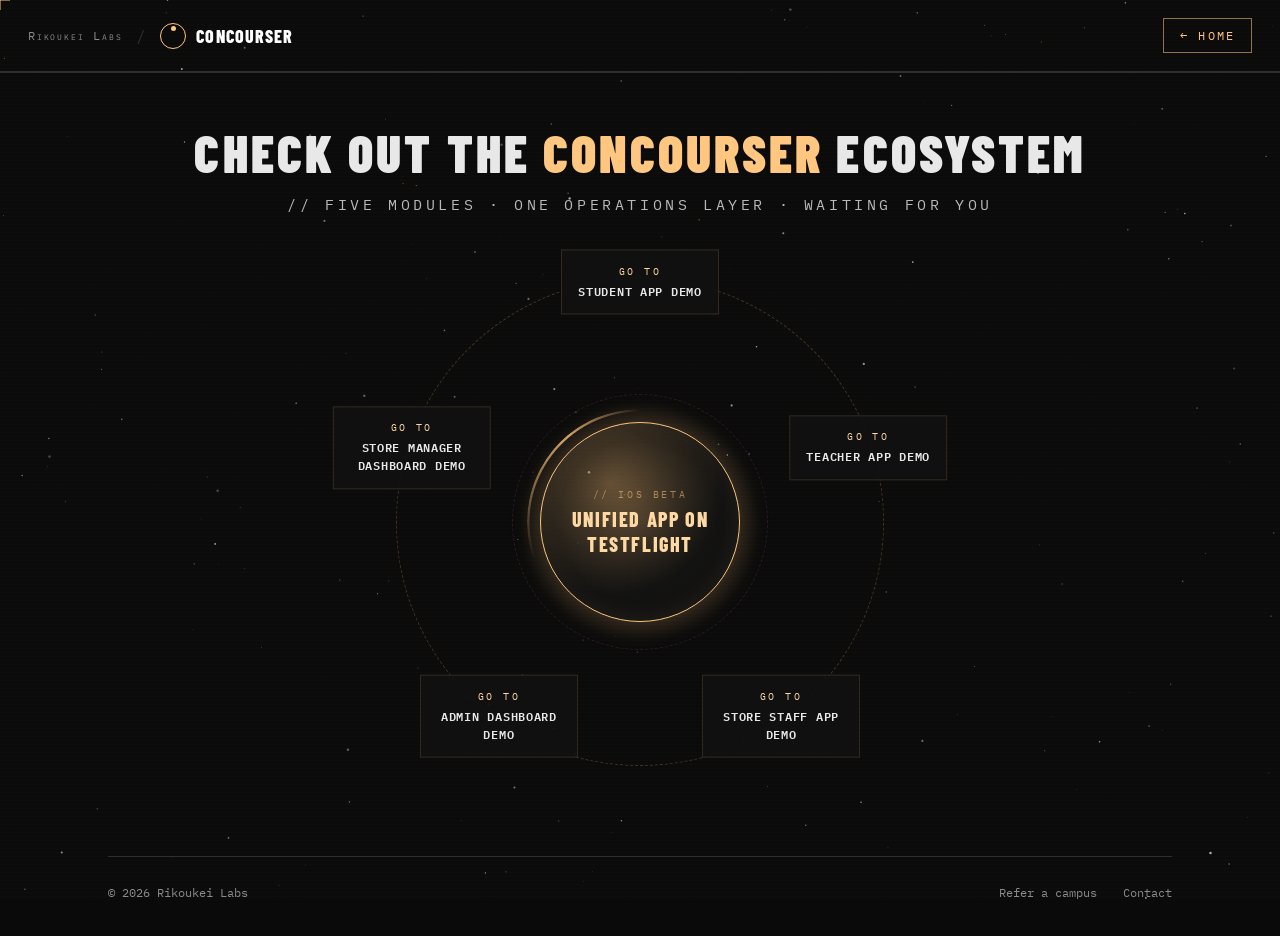
==== apps/index.html @ 0dc14bae "Move inline CSS, JS and the reusable SVGs out of the HTML into assets/ Each inline <style> and <scri" ====
<!DOCTYPE html>
<html lang="en">
<head>
<meta charset="UTF-8">
<meta name="viewport" content="width=device-width, initial-scale=1.0">
<meta name="description" content="The Concourser ecosystem: live demos of the student, teacher, and store staff apps, the admin and store manager dashboards, and the unified iOS beta.">
<title>Concourser | Ecosystem</title>
<link rel="icon" href="data:image/svg+xml,%3Csvg%20xmlns='http://www.w3.org/2000/svg'%20viewBox='0%200%2032%2032'%3E%3Crect%20width='32'%20height='32'%20fill='%230a0a0a'/%3E%3Ccircle%20cx='16'%20cy='16'%20r='10'%20fill='none'%20stroke='%23ffc67e'%20stroke-width='2'/%3E%3Ccircle%20cx='16'%20cy='8'%20r='2.5'%20fill='%23ffc67e'/%3E%3C/svg%3E">
<meta property="og:type" content="website">
<meta property="og:url" content="https://www.cncrsr.com/apps/">
<meta property="og:title" content="Concourser | Ecosystem">
<meta property="og:description" content="The Concourser ecosystem: live demos of the student, teacher, and store staff apps, the admin and store manager dashboards, and the unified iOS beta.">
<meta name="twitter:card" content="summary">
<meta name="twitter:title" content="Concourser | Ecosystem">
<meta name="twitter:description" content="Live demos of the Concourser apps, dashboards, and the unified iOS beta.">

<link rel="preconnect" href="https://fonts.googleapis.com">
<link rel="preconnect" href="https://fonts.gstatic.com" crossorigin>
<link href="https://fonts.googleapis.com/css2?family=Barlow+Condensed:wght@700;800;900&family=IBM+Plex+Mono:wght@400;500;600;700&display=swap" rel="stylesheet">
<link rel="stylesheet" href="../assets/css/apps.css">
</head>
<body>
<div id="warp-in" aria-hidden="true">
  <span class="warc r3"></span>
  <span class="warc r2"></span>
  <span class="warc r1"></span>
  <span class="wdot"></span>
  <span class="winlabel">// DOCKING : ECOSYSTEM</span>
</div>
<!-- Grain overlay via inline SVG filter (matches home page) -->
<svg class="grain" aria-hidden="true">
  <filter id="grain-filter">
    <feTurbulence type="fractalNoise" baseFrequency="0.65" numOctaves="3" stitchTiles="stitch"/>
    <feColorMatrix type="saturate" values="0"/>
  </filter>
  <rect width="100%" height="100%" filter="url(#grain-filter)"/>
</svg>

<!-- Custom cursor -->
<div class="cursor-reticle" aria-hidden="true"></div>
<div class="cursor-ring" aria-hidden="true"></div>

<canvas id="starfield" aria-hidden="true"></canvas>
<div class="scan-layer" aria-hidden="true"></div>

<header class="topbar">
  <div class="nav-left">
    <a class="home-link" href="https://www.rikoukeilabs.com/">Rikoukei Labs</a>
    <span class="crumb-sep">/</span>
    <a class="brand" href="https://www.cncrsr.com/"><span class="mark"></span><span class="brand-name">Concourser</span></a>
  </div>
  <a class="home-btn" href="https://www.cncrsr.com/">&larr; Home</a>
</header>

<section class="head">
  <h1 class="reveal">Check out the <em>Concourser</em> ecosystem</h1>
  <p class="reveal" style="--d:.1s">// five modules &middot; one operations layer &middot; waiting for you</p>
</section>

<div class="space reveal" style="--d:.2s">
  <div class="ring" aria-hidden="true"></div>
  <div class="ring inner" aria-hidden="true"></div>

  <div class="center">
    <a class="core-btn" href="https://testflight.apple.com/join/bTTtYDPW" target="_blank" rel="noopener noreferrer" data-desc="Unified app on TestFlight: the native iOS beta that carries all three roles, student, teaching assistant and counter staff, in a single build.">
      <span class="tag">// iOS beta</span>
      <span class="label">Unified app on TestFlight</span>
    </a>
  </div>

  <nav class="orbit" aria-label="Concourser demos">
    <div class="sat" style="--a: 0deg;"><div class="sat-inner">
      <a href="https://kaustacademy.rikoukeilabs.com/student/" target="_blank" rel="noopener noreferrer" data-desc="Student app: students display a short-lived rotating QR code to check in for attendance and to draw against their meal allowance.">
        <span class="go">go to</span><span class="name">Student app demo</span>
      </a>
    </div></div>
    <div class="sat" style="--a: 72deg;"><div class="sat-inner">
      <a href="https://kaustacademy.rikoukeilabs.com/teacher/" target="_blank" rel="noopener noreferrer" data-desc="Teacher app: teaching assistants open an attendance session for a class and scan student QR codes to mark them present.">
        <span class="go">go to</span><span class="name">Teacher app demo</span>
      </a>
    </div></div>
    <div class="sat" style="--a: 144deg;"><div class="sat-inner">
      <a href="https://kaustacademy.rikoukeilabs.com/diner-pos/" target="_blank" rel="noopener noreferrer" data-desc="Store staff app: counter staff scan a student code and charge the meal against that student's allowance at the point of sale.">
        <span class="go">go to</span><span class="name">Store staff app demo</span>
      </a>
    </div></div>
    <div class="sat" style="--a: 216deg;"><div class="sat-inner">
      <a href="https://kaust.rikoukeilabs.com/admin/" target="_blank" rel="noopener noreferrer" data-desc="Admin dashboard: administrators manage users, programs and allowances, then reconcile spending per cost center and export transaction and audit reports.">
        <span class="go">go to</span><span class="name">Admin dashboard demo</span>
      </a>
    </div></div>
    <div class="sat" style="--a: 288deg;"><div class="sat-inner">
      <a href="https://kaust.rikoukeilabs.com/diner/" target="_blank" rel="noopener noreferrer" data-desc="Store manager dashboard: storefront managers follow sales, daily meal volumes and end-of-day totals for their own outlet.">
        <span class="go">go to</span><span class="name">Store manager dashboard demo</span>
      </a>
    </div></div>
  </nav>
</div>

<div id="leave-modal" role="dialog" aria-modal="true" aria-labelledby="lm-title-txt">
  <div class="lm-card">
    <button class="lm-close" aria-label="Close">&times;</button>
    <p class="lm-title" id="lm-title-txt">// DEPARTURE CHECK</p>
    <p class="lm-desc" id="lm-desc-txt"></p>
    <p class="lm-text">Are you sure that you want to leave the concourser website to preview a demo instance?</p>
    <div class="lm-actions">
      <button class="lm-yes" type="button">Yes</button>
      <button class="lm-no" type="button">No</button>
    </div>
  </div>
</div>
<footer class="foot-wrap">
  <div class="foot-links">
    <span>&copy; 2026 Rikoukei Labs</span>
    <span class="links">
      <a href="#" id="ref-open">Refer a campus</a>
      <a href="mailto:contact@rikoukeilabs.com">Contact</a>
    </span>
  </div>
</footer>

<div id="contact-modal" role="dialog" aria-modal="true" aria-labelledby="cm-title-txt">
  <div class="cm-card">
    <button class="cm-close" aria-label="Close">&times;</button>
    <p class="cm-title" id="cm-title-txt">// CONTACT</p>
    <p class="cm-desc">You can either drop us a message with your questions and our team will quickly get back to you with answers, or ask for an online meeting to talk face-to-face.</p>
    <div class="cm-row"><span class="cm-label">Email</span>
      <span class="cm-val"><span class="cm-email">contact@rikoukeilabs.com</span><button class="cm-copy" type="button">COPY</button></span>
    </div>
    <div class="cm-row"><span class="cm-label">WhatsApp</span>
      <span class="cm-val"><a class="cm-link" href="https://wa.me/918787066090" target="_blank" rel="noopener noreferrer">Message the Concourser team now</a></span>
    </div>
    <div class="cm-row"><span class="cm-label">Email app</span>
      <span class="cm-val"><a class="cm-link" id="cm-mailto" href="mailto:contact@rikoukeilabs.com">Open a pre-filled draft</a></span>
    </div>
  </div>
</div>

<div id="referral-modal" role="dialog" aria-modal="true" aria-labelledby="rm-title-txt">
  <div class="cm-card">
    <button class="cm-close" aria-label="Close">&times;</button>
    <p class="cm-title" id="rm-title-txt">// REFER A CAMPUS</p>
    <p class="cm-desc">Know a campus that needs Concourser? Introduce us. If your introduction becomes a paying customer, you earn a commission on the deal. Consultants, suppliers, alumni and anyone who simply knows the right people are all welcome. Send us a few lines about yourself and the campus you have in mind, and we will reply with the terms.</p>
    <div class="cm-row"><span class="cm-label">Email</span>
      <span class="cm-val"><span class="cm-email">contact@rikoukeilabs.com</span><button class="cm-copy" type="button">COPY</button></span>
    </div>
    <div class="cm-row"><span class="cm-label">WhatsApp</span>
      <span class="cm-val"><a class="cm-link" href="https://wa.me/918787066090?text=Hello%20Rikoukei%20Labs%2C%20I%20am%20interested%20in%20the%20Concourser%20referral%20program%20and%20I%20have%20a%20campus%20in%20mind%20to%20introduce." target="_blank" rel="noopener noreferrer">Message the Concourser team now</a></span>
    </div>
    <div class="cm-row"><span class="cm-label">Email app</span>
      <span class="cm-val"><a class="cm-link" id="rm-mailto" href="mailto:contact@rikoukeilabs.com?subject=Concourser%20referral%20program&amp;body=Hello%20Rikoukei%20Labs%20team%2C%0D%0A%0D%0AI%20would%20like%20to%20introduce%20Concourser%20to%20a%20campus%20and%20take%20part%20in%20your%20referral%20program.%0D%0A%0D%0AAbout%20me%0D%0AName%3A%0D%0AWhere%20I%20am%20based%3A%0D%0AWhat%20I%20do%3A%0D%0A%0D%0AThe%20campus%20I%20have%20in%20mind%0D%0AInstitution%3A%0D%0AWhere%20it%20is%3A%0D%0ARoughly%20how%20many%20students%3A%0D%0A%0D%0APlease%20send%20me%20the%20referral%20terms%20and%20the%20commission%20details.%0D%0A%0D%0AThank%20you.">Open a pre-filled draft</a></span>
    </div>
  </div>
</div>
<script src="../assets/js/apps.js"></script>
<script src="../assets/js/apps-2.js"></script>
<script src="../assets/js/apps-3.js"></script>
<script src="../assets/js/apps-4.js"></script>
<script src="../assets/js/apps-5.js"></script>
</body>
</html>
---- assets/css/apps.css ----
:root {
    --bg: #0a0a0a;
    --bg-raised: #111111;
    --line: rgba(255, 198, 126, 0.14);
    --line-soft: #2e2e2e;
    --gold: #ffc67e;
    --gold-bright: #ffd9a3;
    --gold-dim: rgba(255, 198, 126, 0.55);
    --accent2: #be5cd8;
    --text: #e8e8e8;
    --text-dim: #b8b8b8;
    --text-faint: #8a8a8a;
    --font-display: "Barlow Condensed", "Arial Narrow", sans-serif;
    --font-mono: "IBM Plex Mono", ui-monospace, "SF Mono", Menlo, monospace;
  }
  * { margin: 0; padding: 0; box-sizing: border-box; }
  body {
    background: var(--bg);
    color: var(--text);
    font-family: var(--font-mono);
    min-height: 100vh;
    overflow-x: hidden;
    -webkit-font-smoothing: antialiased;
  }

  ::selection { background: rgba(255, 198, 126, 0.25); color: #fff; }

  /* ---------- starfield (same canvas engine as the home page) ---------- */
  #starfield {
    position: fixed;
    inset: 0;
    z-index: 0;
    pointer-events: none;
  }

  /* ---------- Rikoukei texture layers (match home page) ---------- */
  .grain {
    position: fixed;
    inset: 0;
    width: 100%;
    height: 100%;
    pointer-events: none;
    z-index: 9000;
    opacity: 0.06;
    mix-blend-mode: overlay;
  }
  .scan-layer {
    position: fixed;
    inset: 0;
    pointer-events: none;
    z-index: 0;
    background: repeating-linear-gradient(
      0deg,
      transparent,
      transparent 3px,
      rgba(255, 198, 126, 0.015) 3px,
      rgba(255, 198, 126, 0.015) 4px
    );
  }

  /* ---------- Scroll/load reveal (same as home page) ---------- */
  .reveal {
    opacity: 0;
    transform: translateY(26px);
    transition: opacity 0.7s cubic-bezier(0.22, 1, 0.36, 1), transform 0.7s cubic-bezier(0.22, 1, 0.36, 1);
    transition-delay: var(--d, 0s);
  }
  .reveal.visible { opacity: 1; transform: none; }
  @media (prefers-reduced-motion: reduce) {
    .reveal { opacity: 1; transform: none; transition: none; }
  }

  /* ---------- Custom cursor (same as home page, desktop only) ---------- */
  @media (pointer: fine) {
    body.cursor-custom, body.cursor-custom a, body.cursor-custom button { cursor: none; }
    .cursor-reticle {
      position: fixed;
      top: 0; left: 0;
      width: 24px; height: 24px;
      pointer-events: none;
      z-index: 10000;
      transform: translate(-50%, -50%);
      will-change: transform;
    }
    .cursor-reticle::before,
    .cursor-reticle::after {
      content: "";
      position: absolute;
      background: var(--gold);
    }
    .cursor-reticle::before { top: 50%; left: 2px; right: 2px; height: 1px; transform: translateY(-50%); }
    .cursor-reticle::after { left: 50%; top: 2px; bottom: 2px; width: 1px; transform: translateX(-50%); }
    .cursor-ring {
      position: fixed;
      top: 0; left: 0;
      width: 24px; height: 24px;
      border: 1.5px solid var(--gold);
      pointer-events: none;
      z-index: 10000;
      transform: translate(-50%, -50%);
      opacity: 0.6;
      will-change: transform;
    }
  }
  @media (pointer: coarse) {
    .cursor-reticle, .cursor-ring { display: none; }
  }

  /* ---------- top bar ---------- */
  .topbar {
    position: relative; z-index: 5;
    display: flex; align-items: center; justify-content: space-between;
    padding: 18px 28px;
    border-bottom: 2px solid var(--line-soft);
  }
  .topbar .nav-left {
    display: flex; align-items: center; gap: 14px; min-width: 0;
  }
  .topbar .home-link {
    font-family: var(--font-mono);
    font-size: 12px;
    letter-spacing: 0.15em;
    font-variant: small-caps;
    text-decoration: none;
    color: var(--text-faint);
    white-space: nowrap;
    transition: color 0.2s;
  }
  .topbar .home-link:hover { color: var(--accent2); }
  .topbar .crumb-sep { color: var(--line-soft); font-family: var(--font-mono); }
  .topbar .brand {
    display: flex; align-items: center; gap: 10px;
    font-family: var(--font-display);
    font-weight: 800; font-size: 18px; letter-spacing: .06em;
    color: #ffffff; text-transform: uppercase; text-decoration: none;
  }
  .topbar .brand .mark {
    width: 26px; height: 26px;
    border: 1.5px solid var(--gold);
    border-radius: 50%;
    position: relative;
    flex-shrink: 0;
  }
  .topbar .brand .mark::after {
    content: "";
    position: absolute;
    top: 2px; left: 50%;
    width: 5px; height: 5px;
    margin-left: -2.5px;
    background: var(--gold);
    border-radius: 50%;
  }
  .home-btn {
    font-family: var(--font-mono); font-size: 12px; letter-spacing: .18em;
    text-transform: uppercase; text-decoration: none;
    color: var(--gold); border: 1px solid var(--gold-dim);
    padding: 9px 16px; transition: background .2s, color .2s;
  }
  .home-btn:hover { background: var(--gold); color: #0a0a0a; }
  @media (max-width: 520px) {
    .topbar { padding: 14px 16px; }
    .topbar .nav-left { gap: 10px; }
    .topbar .brand { font-size: 15px; }
    .topbar .brand .brand-name { display: none; }
    .topbar .home-link { font-size: 11px; letter-spacing: .1em; }
    .home-btn { font-size: 11px; padding: 8px 12px; }
  }

  /* ---------- heading ---------- */
  .head { position: relative; z-index: 5; text-align: center; margin: 48px 16px 8px; }
  .head h1 {
    font-family: var(--font-display); font-weight: 900;
    font-size: clamp(28px, 4.6vw, 52px);
    letter-spacing: .06em; text-transform: uppercase;
    color: var(--text);
  }
  .head h1 em { color: var(--gold); font-style: normal; }
  .head p {
    margin-top: 12px; font-size: 15px; letter-spacing: .24em;
    text-transform: uppercase; color: var(--text-dim);
  }

  /* ---------- orbit ---------- */
  .space {
    position: relative; z-index: 5;
    width: min(80vw, 580px); height: min(80vw, 580px);
    margin: 18px auto 44px;
  }
  .ring {
    position: absolute; inset: 8%; border-radius: 50%;
    border: 1px dashed rgba(255,198,126,.22);
  }
  .ring.inner { inset: 28%; border-color: rgba(190,92,216,.18); }

  .center {
    position: absolute; top: 50%; left: 50%;
    transform: translate(-50%, -50%);
    z-index: 6;
  }
  .core-btn {
    display: flex; flex-direction: column; align-items: center; justify-content: center;
    gap: 6px; text-align: center; text-decoration: none;
    width: clamp(150px, 24vw, 200px); height: clamp(150px, 24vw, 200px);
    border-radius: 50%;
    background: radial-gradient(circle at 35% 30%, rgba(255,198,126,.22), rgba(17,17,17,.95) 60%);
    border: 1px solid var(--gold);
    box-shadow: 0 0 30px rgba(255,198,126,.22), inset 0 0 24px rgba(255,198,126,.08);
    padding: 14px;
    transition: transform 0.3s cubic-bezier(0.22, 1, 0.36, 1), box-shadow 0.3s, border-color 0.3s;
  }
  /* Pulse lives on a glow layer animating opacity (composited),
     not on box-shadow (repaints a large blur every frame). */
  .core-btn::before {
    content: ""; position: absolute; inset: -28px; border-radius: 50%;
    background: radial-gradient(circle, rgba(255,198,126,.3), transparent 68%);
    z-index: -1;
    pointer-events: none;
    animation: glow-pulse 3.2s ease-in-out infinite;
  }
  .core-btn .tag { font-size: 10px; letter-spacing: .26em; color: var(--gold-dim); text-transform: uppercase; }
  .core-btn .label {
    font-family: var(--font-display); font-weight: 800;
    font-size: clamp(15px, 2.4vw, 20px); letter-spacing: .08em;
    text-transform: uppercase; color: var(--gold-bright); line-height: 1.25;
  }
  .core-btn:hover {
    transform: scale(1.04);
    border-color: var(--gold-bright);
    box-shadow: 0 0 54px rgba(255,198,126,.45), inset 0 0 30px rgba(255,198,126,.14);
  }
  @keyframes glow-pulse {
    0%, 100% { opacity: 0.35; }
    50%      { opacity: 0.85; }
  }

  .orbit {
    position: absolute; inset: 0;
    animation: spin 60s linear infinite;
  }
  .space:hover .orbit, .space:hover .sat-inner { animation-play-state: paused; }
  @keyframes spin { to { transform: rotate(360deg); } }
  .sat {
    position: absolute; top: 50%; left: 50%;
    width: 0; height: 0;
    transform: rotate(var(--a)) translateY(calc(min(36vw, 240px) * -1));
  }
  .sat-inner {
    width: 0; height: 0;
    transform: rotate(calc(var(--a) * -1));
    animation: unspin 60s linear infinite;
  }
  @keyframes unspin { to { transform: rotate(calc(var(--a) * -1 - 360deg)); } }
  .sat a {
    display: flex; flex-direction: column; align-items: center; gap: 4px;
    text-decoration: none; text-align: center;
    position: absolute; left: 0; top: 0;
    transform: translate(-50%, -50%);
    width: clamp(120px, 18vw, 158px); padding: 14px 10px;
    background: rgba(17,17,17,.92);
    border: 1px solid var(--line);
    transition: border-color .2s, box-shadow .2s;
  }
  .sat a:hover {
    border-color: var(--gold);
    box-shadow: 0 0 24px rgba(255,198,126,.25);
  }
  .sat .go { font-size: 10px; letter-spacing: .24em; color: var(--gold-bright); text-transform: uppercase; }
  .sat .name {
    font-family: var(--font-mono); font-weight: 600; font-size: 12px;
    letter-spacing: .06em; color: var(--text); text-transform: uppercase; line-height: 1.5;
  }

  .core-btn { position: relative; }
  .core-btn::after {
    content: ""; position: absolute; inset: -14px; border-radius: 50%;
    background: conic-gradient(from 0deg, transparent 0deg 250deg, rgba(255,198,126,.8) 320deg, transparent 360deg);
    -webkit-mask: radial-gradient(farthest-side, transparent calc(100% - 3px), #000 calc(100% - 2px));
    mask: radial-gradient(farthest-side, transparent calc(100% - 3px), #000 calc(100% - 2px));
    animation: halo-spin 7s linear infinite;
    pointer-events: none;
  }
  @keyframes halo-spin { to { transform: rotate(360deg); } }

  /* ---------- mobile: stacked list ---------- */
  @media (max-width: 620px) {
    .space { width: auto; height: auto; margin: 34px 18px 50px; }
    .ring { display: none; }
    .center { position: static; transform: none; display: flex; justify-content: center; margin-bottom: 22px; }
    .orbit { position: static; animation: none; display: grid; gap: 12px; }
    .sat { position: static; transform: none; width: auto; height: auto; }
    .sat-inner { transform: none; animation: none; width: auto; height: auto; }
    .sat a { position: static; transform: none; width: 100%; flex-direction: row; justify-content: space-between; padding: 15px 16px; }
  }
  @media (prefers-reduced-motion: reduce) {
    .orbit, .sat-inner, .core-btn, .core-btn::after, .core-btn::before { animation: none !important; }
  }

  /* ---------- Mobile performance (match home page) ----------
     Drop the GPU-heavy layers on small screens: blend-mode grain
     and scanlines. The starfield is drawn once, with no drift loop. */
  @media (max-width: 768px) {
    .grain, .scan-layer { display: none; }
    .reveal {
      transform: translateY(14px);
      transition-duration: 0.45s;
    }
  }

  /* ---------- footer ---------- */
  .foot-wrap { position: relative; z-index: 5; max-width: 1120px; margin: 0 auto; padding: 0 28px 36px; }
  .foot-links {
    margin-top: 10px;
    padding-top: 28px;
    border-top: 1px solid var(--line-soft);
    display: flex;
    justify-content: space-between;
    align-items: center;
    flex-wrap: wrap;
    gap: 16px;
    font-family: var(--font-mono);
    font-size: 12px;
    color: var(--text-faint);
  }
  .foot-links .links { display: flex; gap: 18px 26px; flex-wrap: wrap; justify-content: center; }
  @media (max-width: 640px) {
    .foot-links { justify-content: center; text-align: center; }
  }
  .foot-links a { color: var(--text-faint); text-decoration: none; transition: color 0.2s; }
  .foot-links a:hover { color: var(--gold); }

  /* ---------- warp-out (same effect as home page) ---------- */
  .warp-out { position: fixed; inset: 0; z-index: 10000; pointer-events: none; }
  .warp-out .wfill {
    position: absolute; inset: 0; background: #0a0a0a;
    clip-path: circle(0px at var(--cx) var(--cy));
    animation: warp-fill 0.6s cubic-bezier(0.4, 0, 0.2, 1) forwards 0.1s;
  }
  .warp-out .wring {
    position: absolute; left: var(--cx); top: var(--cy);
    width: 16px; height: 16px; margin: -8px 0 0 -8px;
    border: 2px solid #ffc67e; border-radius: 50%; opacity: 0;
    animation: warp-out-ring 0.75s cubic-bezier(0.22, 1, 0.36, 1) forwards;
  }
  .warp-out .wring:nth-child(3) { animation-delay: 0.09s; border-width: 1px; }
  .warp-out .wring:nth-child(4) { animation-delay: 0.18s; border-width: 1px; border-color: #be5cd8; }
  .warp-out .wlabel {
    position: absolute; left: 50%; top: 50%; transform: translate(-50%, -50%);
    font-family: var(--font-mono); font-size: 12px; letter-spacing: 0.3em;
    color: #ffc67e; opacity: 0;
    animation: warp-out-label 0.35s ease forwards 0.4s;
  }
  @keyframes warp-fill { to { clip-path: circle(150% at var(--cx) var(--cy)); } }
  @keyframes warp-out-ring { 0% { transform: scale(1); opacity: 1; } 100% { transform: scale(70); opacity: 0; } }
  @keyframes warp-out-label { to { opacity: 1; } }

  /* ---------- leave-confirmation modal ---------- */
  #leave-modal{position:fixed;inset:0;z-index:9600;display:none;align-items:center;justify-content:center;background:rgba(5,6,10,0.72);backdrop-filter:blur(3px)}
  #leave-modal.open{display:flex}
  #leave-modal .lm-card{background:var(--bg-raised);border:1px solid var(--line);max-width:440px;width:calc(100% - 48px);padding:28px 26px;position:relative}
  #leave-modal .lm-title{font-family:var(--font-mono);font-size:13px;letter-spacing:.3em;color:var(--gold);margin:0 0 14px;text-transform:uppercase}
  #leave-modal .lm-desc{font-family:var(--font-mono);font-size:12.5px;color:var(--text-faint);line-height:1.7;margin:0 0 14px;padding-bottom:14px;border-bottom:1px solid var(--line)}
  #leave-modal .lm-desc:empty{display:none}
  #leave-modal .lm-text{font-family:var(--font-mono);font-size:13px;color:var(--text-dim);line-height:1.7}
  #leave-modal .lm-actions{display:flex;gap:12px;margin-top:22px}
  #leave-modal .lm-actions button{font-family:var(--font-mono);font-size:12px;letter-spacing:.18em;text-transform:uppercase;padding:10px 26px;cursor:pointer;transition:background .2s,color .2s}
  #leave-modal .lm-yes{background:var(--gold);color:#0a0a0a;border:1px solid var(--gold)}
  #leave-modal .lm-yes:hover{background:var(--gold-bright)}
  #leave-modal .lm-no{background:none;color:var(--gold);border:1px solid var(--gold-dim)}
  #leave-modal .lm-no:hover{background:rgba(255,198,126,.12)}
  #leave-modal .lm-close{position:absolute;top:10px;right:14px;background:none;border:none;color:var(--text-dim);font-size:20px;cursor:pointer;line-height:1}

  /* ---------- warp-in arrival (same as home page) ---------- */
  #warp-in {
    position: fixed; inset: 0; z-index: 9500;
    background: var(--bg);
    display: flex; align-items: center; justify-content: center;
    transition: opacity 0.5s ease;
  }
  #warp-in.done { opacity: 0; pointer-events: none; }
  #warp-in .warc { position: absolute; border: 2px solid var(--gold); border-radius: 50%; opacity: 0; }
  #warp-in .warc.r1 { width: 26vmin; height: 26vmin; }
  #warp-in .warc.r2 { width: 46vmin; height: 46vmin; border-color: var(--accent2); border-width: 1px; }
  #warp-in .warc.r3 { width: 68vmin; height: 68vmin; border-width: 1px; }
  #warp-in .wdot { position: absolute; width: 10px; height: 10px; background: var(--gold); border-radius: 50%; opacity: 0; }
  #warp-in .winlabel {
    position: absolute; margin-top: 42vmin;
    font-family: var(--font-mono); font-size: 12px; letter-spacing: 0.3em;
    color: var(--gold-dim); opacity: 0;
  }
  #warp-in.play .warc { animation: warp-ring 1.05s cubic-bezier(0.22, 1, 0.36, 1) forwards; }
  #warp-in.play .warc.r2 { animation-delay: 0.1s; }
  #warp-in.play .warc.r3 { animation-delay: 0.2s; }
  #warp-in.play .wdot { animation: warp-dot 0.9s ease forwards 0.15s; }
  #warp-in.play .winlabel { animation: warp-label 0.8s ease forwards 0.25s; }
  @keyframes warp-ring {
    0% { transform: scale(2.8); opacity: 0; }
    30% { opacity: 0.9; }
    100% { transform: scale(1); opacity: 0.15; }
  }
  @keyframes warp-dot {
    0% { transform: scale(0); opacity: 0; }
    40% { transform: scale(1.6); opacity: 1; }
    100% { transform: scale(1); opacity: 0.6; }
  }
  @keyframes warp-label {
    0% { opacity: 0; transform: translateY(8px); }
    100% { opacity: 1; transform: translateY(0); }
  }

  /* ---------- contact modal (same as home page) ---------- */
  #contact-modal{position:fixed;inset:0;z-index:9600;display:none;align-items:center;justify-content:center;background:rgba(5,6,10,0.72);backdrop-filter:blur(3px)}
  #contact-modal.open{display:flex}
  #contact-modal .cm-card{background:var(--bg-raised);border:1px solid var(--line);max-width:420px;width:calc(100% - 48px);padding:28px 26px;position:relative}
  #contact-modal .cm-title{font-family:var(--font-mono);font-size:13px;letter-spacing:.3em;color:var(--gold);margin:0 0 14px}
  #contact-modal .cm-desc{font-family:var(--font-mono);font-size:12.5px;color:var(--text-dim);line-height:1.75;margin:0 0 18px;padding-bottom:16px;border-bottom:1px solid var(--line)}
  #contact-modal .cm-row{margin:14px 0}
  #contact-modal .cm-label{font-family:var(--font-mono);font-size:11px;letter-spacing:.18em;color:var(--text-dim);display:block;margin-bottom:6px;text-transform:uppercase}
  #contact-modal .cm-val{display:flex;gap:10px;align-items:center;flex-wrap:wrap}
  #contact-modal .cm-email{font-family:var(--font-mono);font-size:14px;color:var(--text);user-select:all;word-break:break-all}
  #contact-modal button.cm-copy{font-family:var(--font-mono);font-size:11px;letter-spacing:.12em;color:var(--gold);background:none;border:1px solid var(--gold-dim);padding:5px 10px;cursor:pointer}
  #contact-modal a.cm-link{font-family:var(--font-mono);font-size:13px;color:var(--gold);text-decoration:underline;text-underline-offset:3px}
  #contact-modal .cm-close{position:absolute;top:10px;right:14px;background:none;border:none;color:var(--text-dim);font-size:20px;cursor:pointer;line-height:1}

  /* ---------- referral modal ---------- */
  #referral-modal{position:fixed;inset:0;z-index:9600;display:none;align-items:center;justify-content:center;background:rgba(5,6,10,0.72);backdrop-filter:blur(3px)}
  #referral-modal.open{display:flex}
  #referral-modal .cm-card{background:var(--bg-raised);border:1px solid var(--line);max-width:470px;width:calc(100% - 48px);padding:28px 26px;position:relative;max-height:calc(100vh - 48px);overflow-y:auto}
  #referral-modal .cm-title{font-family:var(--font-mono);font-size:13px;letter-spacing:.3em;color:var(--gold);margin:0 0 14px}
  #referral-modal .cm-desc{font-family:var(--font-mono);font-size:12.5px;color:var(--text-dim);line-height:1.75;margin:0 0 18px;padding-bottom:16px;border-bottom:1px solid var(--line)}
  #referral-modal .cm-row{margin:14px 0}
  #referral-modal .cm-label{font-family:var(--font-mono);font-size:11px;letter-spacing:.18em;color:var(--text-dim);display:block;margin-bottom:6px;text-transform:uppercase}
  #referral-modal .cm-val{display:flex;gap:10px;align-items:center;flex-wrap:wrap}
  #referral-modal .cm-email{font-family:var(--font-mono);font-size:14px;color:var(--text);user-select:all;word-break:break-all}
  #referral-modal button.cm-copy{font-family:var(--font-mono);font-size:11px;letter-spacing:.12em;color:var(--gold);background:none;border:1px solid var(--gold-dim);padding:5px 10px;cursor:pointer}
  #referral-modal a.cm-link{font-family:var(--font-mono);font-size:13px;color:var(--gold);text-decoration:underline;text-underline-offset:3px}
  #referral-modal .cm-close{position:absolute;top:10px;right:14px;background:none;border:none;color:var(--text-dim);font-size:20px;cursor:pointer;line-height:1}
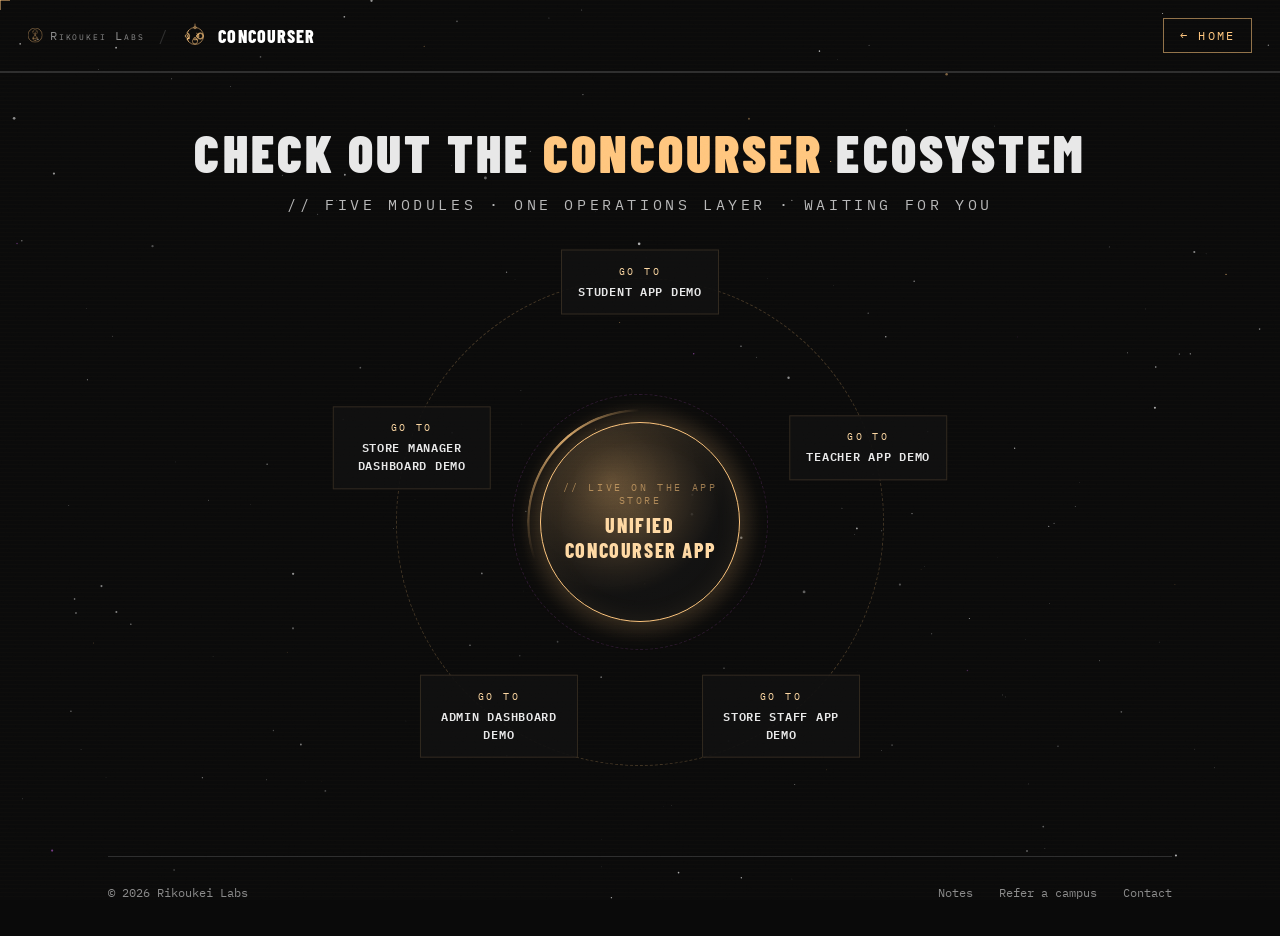
==== commit f295bea2: "Update the public site to the August 2026 product position, and add the Notes page Content, followin" ====
--- a/apps/index.html
+++ b/apps/index.html
@@ -3,17 +3,20 @@
 <head>
 <meta charset="UTF-8">
 <meta name="viewport" content="width=device-width, initial-scale=1.0">
-<meta name="description" content="The Concourser ecosystem: live demos of the student, teacher, and store staff apps, the admin and store manager dashboards, and the unified iOS beta.">
+<meta name="description" content="The Concourser ecosystem: live demos of the student, teacher and store staff apps, the admin and store manager dashboards, and the unified Concourser app on the App Store.">
 <title>Concourser | Ecosystem</title>
 <link rel="icon" href="data:image/svg+xml,%3Csvg%20xmlns='http://www.w3.org/2000/svg'%20viewBox='0%200%2032%2032'%3E%3Crect%20width='32'%20height='32'%20fill='%230a0a0a'/%3E%3Ccircle%20cx='16'%20cy='16'%20r='10'%20fill='none'%20stroke='%23ffc67e'%20stroke-width='2'/%3E%3Ccircle%20cx='16'%20cy='8'%20r='2.5'%20fill='%23ffc67e'/%3E%3C/svg%3E">
 <meta property="og:type" content="website">
 <meta property="og:url" content="https://www.cncrsr.com/apps/">
 <meta property="og:title" content="Concourser | Ecosystem">
-<meta property="og:description" content="The Concourser ecosystem: live demos of the student, teacher, and store staff apps, the admin and store manager dashboards, and the unified iOS beta.">
+<meta property="og:description" content="The Concourser ecosystem: live demos of the student, teacher and store staff apps, the admin and store manager dashboards, and the unified Concourser app on the App Store.">
 <meta name="twitter:card" content="summary">
 <meta name="twitter:title" content="Concourser | Ecosystem">
-<meta name="twitter:description" content="Live demos of the Concourser apps, dashboards, and the unified iOS beta.">
+<meta name="twitter:description" content="Live demos of the Concourser apps, dashboards, and the unified app on the App Store.">
 
+<link rel="canonical" href="https://www.cncrsr.com/apps/">
+<meta property="og:image" content="https://www.cncrsr.com/assets/concourser-mark.png">
+<meta name="twitter:image" content="https://www.cncrsr.com/assets/concourser-mark.png">
 <link rel="preconnect" href="https://fonts.googleapis.com">
 <link rel="preconnect" href="https://fonts.gstatic.com" crossorigin>
 <link href="https://fonts.googleapis.com/css2?family=Barlow+Condensed:wght@700;800;900&family=IBM+Plex+Mono:wght@400;500;600;700&display=swap" rel="stylesheet">
@@ -45,9 +48,9 @@
 
 <header class="topbar">
   <div class="nav-left">
-    <a class="home-link" href="https://www.rikoukeilabs.com/">Rikoukei Labs</a>
+    <a class="home-link" href="https://www.rikoukeilabs.com/"><svg class="co-mark" viewBox="40 40 1520 1520" aria-hidden="true"><use href="../assets/icons.svg#company-mark"/></svg>Rikoukei Labs</a>
     <span class="crumb-sep">/</span>
-    <a class="brand" href="https://www.cncrsr.com/"><span class="mark"></span><span class="brand-name">Concourser</span></a>
+    <a class="brand" href="https://www.cncrsr.com/"><svg class="mark" viewBox="0 0 1600 1600" aria-hidden="true"><use href="../assets/icons.svg#product-mark"/></svg><span class="brand-name">Concourser</span></a>
   </div>
   <a class="home-btn" href="https://www.cncrsr.com/">&larr; Home</a>
 </header>
@@ -62,9 +65,9 @@
   <div class="ring inner" aria-hidden="true"></div>
 
   <div class="center">
-    <a class="core-btn" href="https://testflight.apple.com/join/bTTtYDPW" target="_blank" rel="noopener noreferrer" data-desc="Unified app on TestFlight: the native iOS beta that carries all three roles, student, teaching assistant and counter staff, in a single build.">
-      <span class="tag">// iOS beta</span>
-      <span class="label">Unified app on TestFlight</span>
+    <a class="core-btn" href="https://apps.apple.com/in/app/concourser/id6791248721" target="_blank" rel="noopener noreferrer" data-desc="The unified Concourser app: attendance check-in, meal allowance balances, QR payments and role-aware views for students, teachers, store staff and administrators, all in a single build.">
+      <span class="tag">// Live on the App Store</span>
+      <span class="label">Unified Concourser app</span>
     </a>
   </div>
 
@@ -113,6 +116,7 @@
   <div class="foot-links">
     <span>&copy; 2026 Rikoukei Labs</span>
     <span class="links">
+      <a href="https://www.cncrsr.com/blog/">Notes</a>
       <a href="#" id="ref-open">Refer a campus</a>
       <a href="mailto:contact@rikoukeilabs.com">Contact</a>
     </span>
--- a/assets/css/apps.css
+++ b/assets/css/apps.css
@@ -135,22 +135,14 @@
     font-weight: 800; font-size: 18px; letter-spacing: .06em;
     color: #ffffff; text-transform: uppercase; text-decoration: none;
   }
-  .topbar .brand .mark {
-    width: 26px; height: 26px;
-    border: 1.5px solid var(--gold);
-    border-radius: 50%;
-    position: relative;
-    flex-shrink: 0;
-  }
-  .topbar .brand .mark::after {
-    content: "";
-    position: absolute;
-    top: 2px; left: 50%;
-    width: 5px; height: 5px;
-    margin-left: -2.5px;
-    background: var(--gold);
-    border-radius: 50%;
-  }
+  .topbar
+  /* Product mark: the real SVG asset, not an improvised circle. */
+  .brand .mark { width: 26px; height: 26px; flex-shrink: 0; display: block; overflow: visible; }
+  /* Company mark, deliberately subordinate to the product mark. */
+  .home-link { display: inline-flex; align-items: center; gap: 7px; }
+  .home-link .co-mark { width: 15px; height: 15px; flex-shrink: 0; opacity: .7; transition: opacity .2s; }
+  .home-link:hover .co-mark { opacity: 1; }
+
   .home-btn {
     font-family: var(--font-mono); font-size: 12px; letter-spacing: .18em;
     text-transform: uppercase; text-decoration: none;
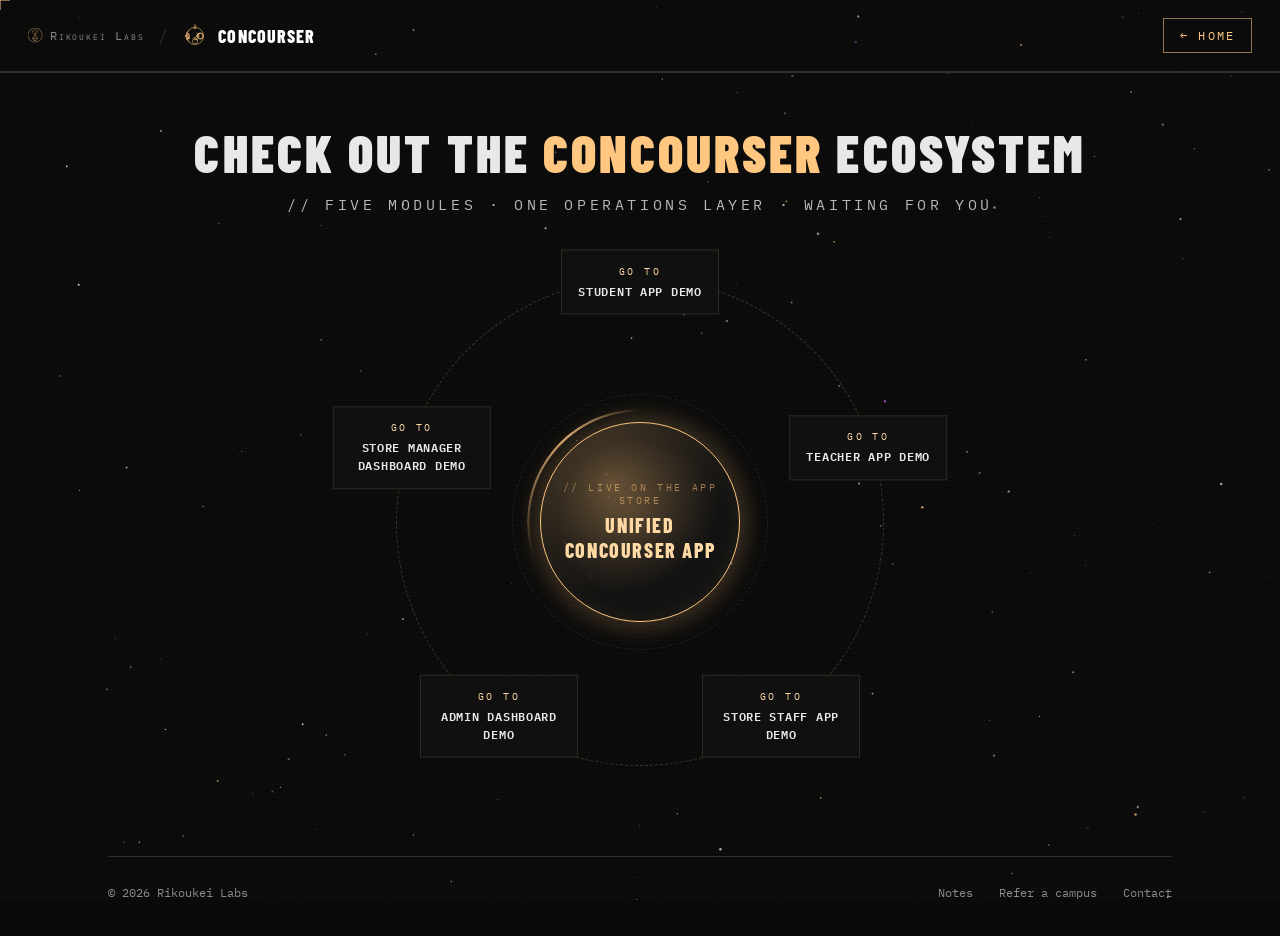
==== commit 2245cc74: "Add the brand lockup to the Notes header, and fix paths and marks for local use The Notes header bec" ====
--- a/apps/index.html
+++ b/apps/index.html
@@ -23,6 +23,54 @@
 <link rel="stylesheet" href="../assets/css/apps.css">
 </head>
 <body>
+
+<!-- Inline icon sprite. Kept in the document rather than referenced from an external file, because <use> cannot reach across origins and an external sprite renders blank when the page is opened directly from disk. -->
+<svg xmlns="http://www.w3.org/2000/svg" style="display:none" aria-hidden="true">
+  <symbol id="product-mark" viewBox="0 0 1600 1600" fill="transparent">
+<defs>
+  <clipPath id="pm-clip-path-0"><circle cx="800" cy="800" r="253.05"/></clipPath>
+  <mask id="pm-mask-0"><rect width="1600" height="1600" fill="white"/><circle cx="546.95" cy="800" r="96.25" fill="black"/></mask>
+  <mask id="pm-mask-1"><rect width="1600" height="1600" fill="white"/><circle cx="546.95" cy="800" r="77" fill="black"/></mask>
+</defs>
+<g transform="translate(800,800) scale(2.07) translate(-800,-800)">
+  <g>
+    <path d="M 978.9333709792559 978.9333709792558 A 253.04999999999998 253.04999999999998 0 0 1 621.0666290207441 978.9333709792559" fill="transparent" stroke-width="16" stroke="#ffc67e"/>
+    <circle cx="800" cy="956.8" r="77" stroke-width="16" stroke="#ffc67e"/>
+    <circle cx="868.6075023625043" cy="921.8427315200548" r="15" stroke-width="0" fill="#ffc67e"/>
+    <circle cx="854.4472221513641" cy="902.3527778486358" r="15" stroke-width="0" fill="#ffc67e"/>
+    <circle cx="800" cy="879.8" r="38" stroke-width="16" stroke="#ffc67e"/>
+  </g>
+  <g>
+    <path d="M 978.9333709792558 621.0666290207441 A 253.04999999999998 253.04999999999998 0 0 1 978.9333709792559 978.9333709792559" fill="transparent" stroke-width="16" stroke="#ffc67e"/>
+    <circle cx="956.8" cy="800" r="96.25" stroke-width="16" stroke="#ffc67e"/>
+    <line x1="878.9321142914113" y1="743.4256694668495" x2="836.1047771516875" y2="712.3097876736166" stroke-width="16" stroke="#ffc67e"/>
+    <circle cx="956.8" cy="800" r="77" stroke-width="20" stroke="#ffc67e"/>
+    <circle cx="921.8427315200548" cy="731.3924976374957" r="15" stroke-width="0" fill="#ffc67e"/>
+    <circle cx="902.3527778486358" cy="745.5527778486359" r="15" stroke-width="0" fill="#ffc67e"/>
+    <circle cx="879.8" cy="800" r="38" stroke-width="20" stroke="#ffc67e"/>
+  </g>
+  <g>
+    <path d="M 621.0666290207441 621.0666290207441 A 253.04999999999998 253.04999999999998 0 0 1 978.9333709792559 621.0666290207441" fill="transparent" stroke-width="16" stroke="#ffc67e"/>
+    <circle cx="800" cy="546.95" r="38" stroke-width="16" stroke="#ffc67e"/>
+    <line x1="800" y1="508.95000000000005" x2="800" y2="432.95000000000005" stroke-width="16" stroke="#ffc67e"/>
+  </g>
+  <g>
+    <path d="M 621.0666290207441 978.9333709792559 A 253.04999999999998 253.04999999999998 0 0 1 621.0666290207441 621.0666290207441" fill="transparent" mask="url(#pm-mask-0)" stroke-width="16" stroke="#ffc67e"/>
+    <path d="M 546.95 703.75 A 96.25 96.25 0 0 1 546.95 896.25" clip-path="url(#pm-clip-path-0)" stroke-width="16" stroke="#ffc67e"/>
+    <circle cx="576.6928857085887" cy="891.5391896934085" r="15" stroke-width="0" fill="#ffc67e"/>
+    <circle cx="603.5243305331505" cy="877.8678857085887" r="15" stroke-width="0" fill="#ffc67e"/>
+    <circle cx="624.8178857085887" cy="856.5743305331506" r="15" stroke-width="0" fill="#ffc67e"/>
+    <path d="M 621.0666290207441 978.9333709792559 A 253.04999999999998 253.04999999999998 0 0 1 621.0666290207441 621.0666290207441" fill="transparent" mask="url(#pm-mask-1)" stroke-width="16" stroke="#ffc67e"/>
+    <path d="M 546.95 723 A 77 77 0 0 1 546.95 877" clip-path="url(#pm-clip-path-0)" stroke-width="20" stroke="#ffc67e"/>
+    <line x1="570.7443085668709" y1="873.2313517547268" x2="583.83117827865" y2="913.5085952198266" stroke-width="20" stroke="#ffc67e"/>
+    <line x1="592.2094644265204" y1="862.294308566871" x2="617.1021698611066" y2="896.55617827865" stroke-width="20" stroke="#ffc67e"/>
+    <line x1="609.244308566871" y1="845.2594644265205" x2="643.50617827865" y2="870.1521698611067" stroke-width="20" stroke="#ffc67e"/>
+    <circle cx="546.95" cy="800" r="38" stroke-width="20" stroke="#ffc67e"/>
+  </g>
+</g>
+</symbol>
+  <symbol id="company-mark" viewBox="40 40 1520 1520" style="stroke:#ffc67e; fill:transparent;"><defs><clipPath id="cm-clip-path-0"><circle cx="800" cy="800" r="253.04999999999998" transform="matrix(1, 0, 0, 1, 0, 0)"/></clipPath><clipPath id="cm-clip-path-1"><circle cx="800" cy="800" r="253.04999999999998" transform="matrix(1, 0, 0, 1, 0, 0)"/></clipPath><clipPath id="cm-clip-path-2"><circle cx="800" cy="800" r="253.04999999999998" transform="matrix(1, 0, 0, 1, 0, 0)"/></clipPath><mask id="cm-mask-0"><rect width="1600" height="1600" fill="white"/><circle cx="800" cy="1053.05" r="77" transform="matrix(1, 0, 0, 1, 0, 0)" fill="black"/></mask><mask id="cm-mask-1"><rect width="1600" height="1600" fill="white"/><circle cx="959.1321679453906" cy="708.125" r="77" transform="matrix(1, 0, 0, 1, 0, 0)" fill="black"/></mask><mask id="cm-mask-2"><rect width="1600" height="1600" fill="white"/><circle cx="580.8522715723478" cy="673.4749999999999" r="77" transform="matrix(1, 0, 0, 1, 0, 0)" fill="black"/></mask></defs><g transform="matrix(1, 0, 0, 1, 1.9778045806229755e-14, 323)"><g transform="matrix(1, 0, 0, 1, 0, 0)"><path d="M 978.9333709792559 978.9333709792558 A 253.04999999999998 253.04999999999998 0 0 1 621.0666290207441 978.9333709792559" fill="transparent" mask="url(#cm-mask-0)" stroke-width="32" stroke="#ffc67e"/><path d="M 723 1053.05 A 77 77 0 0 1 877 1053.05" clip-path="url(#cm-clip-path-0)" stroke-width="32" stroke="#ffc67e"/><circle cx="873.2313517547268" cy="1029.255691433129" r="20" stroke-width="0" fill="#ffc67e"/><circle cx="862.294308566871" cy="1007.7905355734795" r="20" stroke-width="0" fill="#ffc67e"/><circle cx="845.2594644265205" cy="990.755691433129" r="20" stroke-width="0" fill="#ffc67e"/><circle cx="800" cy="1053.05" r="38" stroke-width="32" stroke="#ffc67e"/><line x1="800" y1="1015.05" x2="800" y2="939.05" stroke-width="32" stroke="#ffc67e"/></g><g transform="matrix(1, 0, 0, 1, 0, 0)"><path d="M 978.9333709792558 621.0666290207441 A 253.04999999999998 253.04999999999998 0 0 1 978.9333709792559 978.9333709792559" fill="transparent" mask="undefined" stroke-width="32" stroke="#ffc67e"/><circle cx="956.8" cy="800" r="77" stroke-width="32" stroke="#ffc67e"/><circle cx="921.8427315200548" cy="731.3924976374957" r="20" stroke-width="0" fill="#ffc67e"/><circle cx="902.3527778486358" cy="745.5527778486359" r="20" stroke-width="0" fill="#ffc67e"/><circle cx="879.8" cy="800" r="38" stroke-width="32" stroke="#ffc67e"/></g><g transform="matrix(1, 0, 0, 1, 0, 0)"><path d="M 621.0666290207441 621.0666290207441 A 253.04999999999998 253.04999999999998 0 0 1 978.9333709792559 621.0666290207441" fill="transparent" mask="undefined" stroke-width="32" stroke="#ffc67e"/><circle cx="800" cy="546.95" r="38" stroke-width="32" stroke="#ffc67e"/><line x1="800" y1="508.95000000000005" x2="800" y2="432.95000000000005" stroke-width="32" stroke="#ffc67e"/></g><g transform="matrix(1, 0, 0, 1, 0, 0)"><path d="M 621.0666290207441 978.9333709792559 A 253.04999999999998 253.04999999999998 0 0 1 621.0666290207441 621.0666290207441" fill="transparent" mask="undefined" stroke-width="32" stroke="#ffc67e"/><circle cx="643.2" cy="800" r="77" stroke-width="32" stroke="#ffc67e"/><circle cx="678.1572684799452" cy="868.6075023625043" r="20" stroke-width="0" fill="#ffc67e"/><circle cx="697.6472221513642" cy="854.4472221513641" r="20" stroke-width="0" fill="#ffc67e"/><circle cx="643.2" cy="800" r="38" stroke-width="32" stroke="#ffc67e"/><circle cx="643.2" cy="800" r="24.7" stroke-width="40" stroke="#ffc67e"/><line x1="667.9000000000001" y1="800" x2="717.3000000000001" y2="800" stroke-width="40" stroke="#ffc67e"/></g></g><g transform="matrix(1, 0, 0, 1, 1.9778045806229755e-14, -323)"><g transform="matrix(1, 0, 0, 1, 0, 0)"><path d="M 1019.1477284276523 926.5249999999999 A 253.04999999999998 253.04999999999998 0 0 1 580.8522715723478 926.5250000000001" fill="transparent" mask="undefined" stroke-width="32" stroke="#ffc67e"/><circle cx="800" cy="956.8" r="77" stroke-width="32" stroke="#ffc67e"/><circle cx="873.2313517547268" cy="933.005691433129" r="20" stroke-width="0" fill="#ffc67e"/><circle cx="862.294308566871" cy="911.5405355734795" r="20" stroke-width="0" fill="#ffc67e"/><circle cx="845.2594644265205" cy="894.505691433129" r="20" stroke-width="0" fill="#ffc67e"/><circle cx="800" cy="1119.55" r="38" stroke-width="32" stroke="#ffc67e"/></g><g transform="matrix(1, 0, 0, 1, 0, 0)"><path d="M 800.0000000000002 546.95 A 253.04999999999998 253.04999999999998 0 0 1 1019.1477284276522 926.525" fill="transparent" mask="url(#cm-mask-1)" stroke-width="32" stroke="#ffc67e"/><path d="M 1036.0266421214928 704.0951313692933 A 77 77 0 1 1 1001.0693736415477 643.5473662682023" clip-path="url(#cm-clip-path-1)" stroke-width="32" stroke="#ffc67e"/></g><g transform="matrix(1, 0, 0, 1, 0, 0)"><path d="M 580.8522715723477 926.5249999999999 A 253.04999999999998 253.04999999999998 0 0 1 800.0000000000001 546.95" fill="transparent" mask="url(#cm-mask-2)" stroke-width="32" stroke="#ffc67e"/><path d="M 619.3522715723478 606.7910439085981 A 77 77 0 0 1 542.3522715723478 740.1589560914017" clip-path="url(#cm-clip-path-2)" stroke-width="32" stroke="#ffc67e"/><line x1="564.8430713793804" y1="748.792365256503" x2="556.0380112732482" y2="790.2169161475796" stroke-width="32" stroke="#ffc67e"/><line x1="588.9009632439571" y1="750.053185943357" x2="593.3277436633422" y2="792.1711882122033" stroke-width="32" stroke="#ffc67e"/><line x1="612.1709930891844" y1="743.8180002384802" x2="629.3962899234446" y2="782.5066503696444" stroke-width="32" stroke="#ffc67e"/></g></g><g transform="matrix(1, 0, 0, 1, 0, 0)"><circle cx="800" cy="800" r="728" stroke-width="32" stroke="#ffc67e"/><circle cx="800" cy="800" r="723" stroke-width="32" stroke="#ffc67e"/></g></symbol>
+</svg>
 <div id="warp-in" aria-hidden="true">
   <span class="warc r3"></span>
   <span class="warc r2"></span>
@@ -48,11 +96,11 @@
 
 <header class="topbar">
   <div class="nav-left">
-    <a class="home-link" href="https://www.rikoukeilabs.com/"><svg class="co-mark" viewBox="40 40 1520 1520" aria-hidden="true"><use href="../assets/icons.svg#company-mark"/></svg>Rikoukei Labs</a>
+    <a class="home-link" href="https://www.rikoukeilabs.com/"><svg class="co-mark" viewBox="40 40 1520 1520" aria-hidden="true"><use href="#company-mark"/></svg>Rikoukei Labs</a>
     <span class="crumb-sep">/</span>
-    <a class="brand" href="https://www.cncrsr.com/"><svg class="mark" viewBox="0 0 1600 1600" aria-hidden="true"><use href="../assets/icons.svg#product-mark"/></svg><span class="brand-name">Concourser</span></a>
-  </div>
-  <a class="home-btn" href="https://www.cncrsr.com/">&larr; Home</a>
+    <a class="brand" href="../index.html"><svg class="mark" viewBox="0 0 1600 1600" aria-hidden="true"><use href="#product-mark"/></svg><span class="brand-name">Concourser</span></a>
+  </div>
+  <a class="home-btn" href="../index.html">&larr; Home</a>
 </header>
 
 <section class="head">
@@ -116,7 +164,7 @@
   <div class="foot-links">
     <span>&copy; 2026 Rikoukei Labs</span>
     <span class="links">
-      <a href="https://www.cncrsr.com/blog/">Notes</a>
+      <a href="../blog/index.html">Notes</a>
       <a href="#" id="ref-open">Refer a campus</a>
       <a href="mailto:contact@rikoukeilabs.com">Contact</a>
     </span>
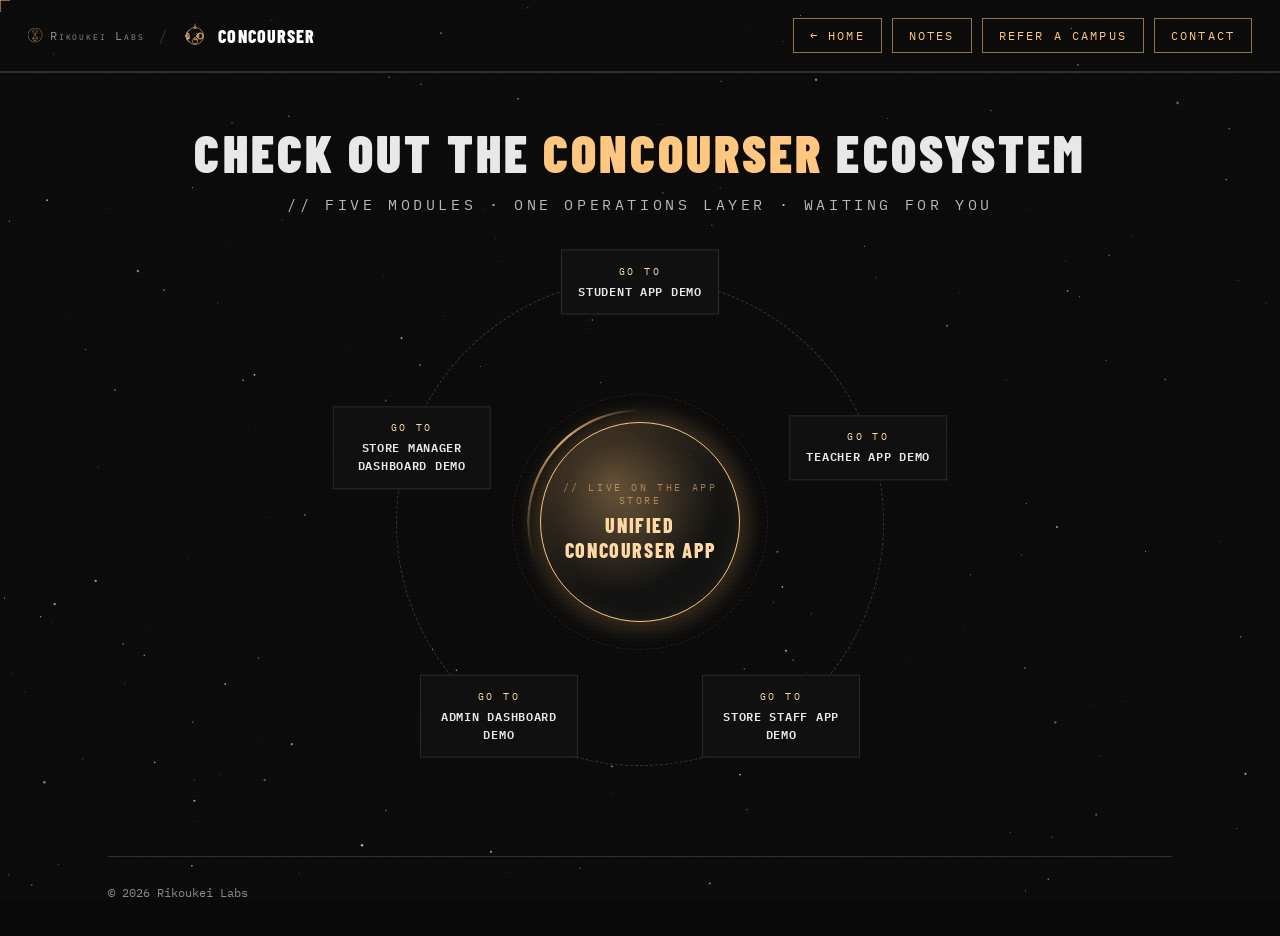
==== commit 43c06bf7: "Give the Notes and demos pages their own contact route, and lift the demos links into its header The" ====
--- a/apps/index.html
+++ b/apps/index.html
@@ -100,7 +100,12 @@
     <span class="crumb-sep">/</span>
     <a class="brand" href="../index.html"><svg class="mark" viewBox="0 0 1600 1600" aria-hidden="true"><use href="#product-mark"/></svg><span class="brand-name">Concourser</span></a>
   </div>
-  <a class="home-btn" href="../index.html">&larr; Home</a>
+  <div class="topbar-actions">
+    <a class="home-btn" href="../index.html">&larr; Home</a>
+    <a class="home-btn" href="../blog/index.html">Notes</a>
+    <a class="home-btn" href="#" id="ref-open">Refer a campus</a>
+    <a class="home-btn" href="mailto:contact@rikoukeilabs.com">Contact</a>
+  </div>
 </header>
 
 <section class="head">
@@ -163,11 +168,6 @@
 <footer class="foot-wrap">
   <div class="foot-links">
     <span>&copy; 2026 Rikoukei Labs</span>
-    <span class="links">
-      <a href="../blog/index.html">Notes</a>
-      <a href="#" id="ref-open">Refer a campus</a>
-      <a href="mailto:contact@rikoukeilabs.com">Contact</a>
-    </span>
   </div>
 </footer>
 
--- a/assets/css/apps.css
+++ b/assets/css/apps.css
@@ -427,3 +427,12 @@
   #referral-modal button.cm-copy{font-family:var(--font-mono);font-size:11px;letter-spacing:.12em;color:var(--gold);background:none;border:1px solid var(--gold-dim);padding:5px 10px;cursor:pointer}
   #referral-modal a.cm-link{font-family:var(--font-mono);font-size:13px;color:var(--gold);text-decoration:underline;text-underline-offset:3px}
   #referral-modal .cm-close{position:absolute;top:10px;right:14px;background:none;border:none;color:var(--text-dim);font-size:20px;cursor:pointer;line-height:1}
+
+  /* The topbar now carries the actions that used to sit in the footer. Each of these leaves the page or opens a dialog, so all are drawn as buttons, matching how the home page separates buttons from its plain section links. */
+  .topbar-actions {
+    display: flex;
+    align-items: center;
+    gap: 10px;
+    flex-wrap: wrap;
+    justify-content: flex-end;
+  }
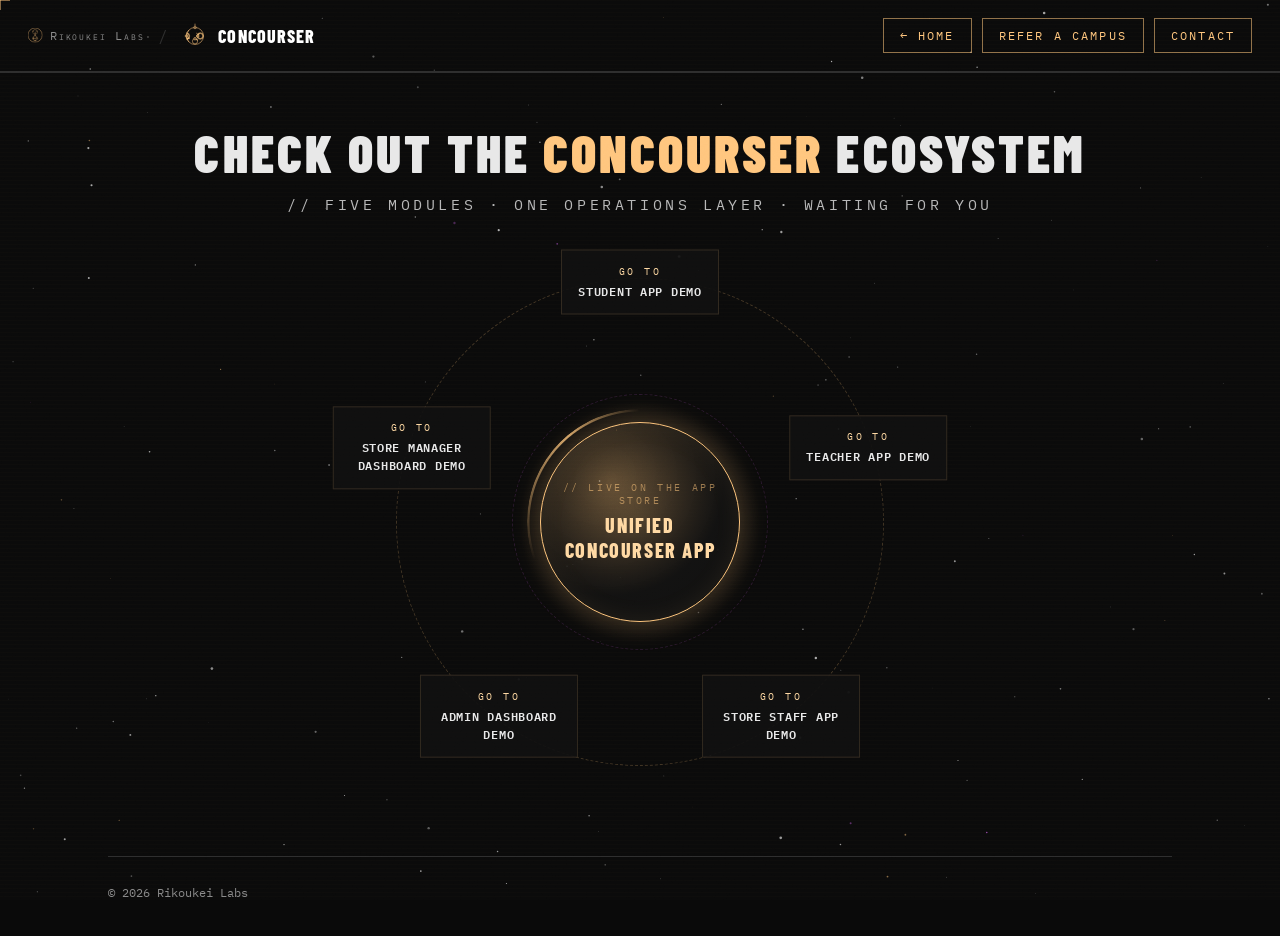
==== commit bf1aa344: "Stop the demos page buttons hijacking each other, and make its Home button relative Three faults, al" ====
--- a/apps/index.html
+++ b/apps/index.html
@@ -102,9 +102,8 @@
   </div>
   <div class="topbar-actions">
     <a class="home-btn" href="../index.html">&larr; Home</a>
-    <a class="home-btn" href="../blog/index.html">Notes</a>
-    <a class="home-btn" href="#" id="ref-open">Refer a campus</a>
-    <a class="home-btn" href="mailto:contact@rikoukeilabs.com">Contact</a>
+    <a class="topbar-btn" href="#" id="ref-open">Refer a campus</a>
+    <a class="topbar-btn" href="mailto:contact@rikoukeilabs.com">Contact</a>
   </div>
 </header>
 
--- a/assets/css/apps.css
+++ b/assets/css/apps.css
@@ -436,3 +436,20 @@
     flex-wrap: wrap;
     justify-content: flex-end;
   }
+
+  /* Same look as the Home button, but deliberately a different class: .home-btn carries the warp-out click handler that sends the visitor to the home page, which must not fire on buttons that open a dialog instead. */
+  .topbar-btn {
+    font-family: var(--font-mono);
+    font-size: 12px;
+    letter-spacing: .18em;
+    text-transform: uppercase;
+    text-decoration: none;
+    color: var(--gold);
+    border: 1px solid var(--gold-dim);
+    padding: 9px 16px;
+    transition: background .2s, color .2s;
+  }
+  .topbar-btn:hover {
+    background: var(--gold);
+    color: #12100a;
+  }
